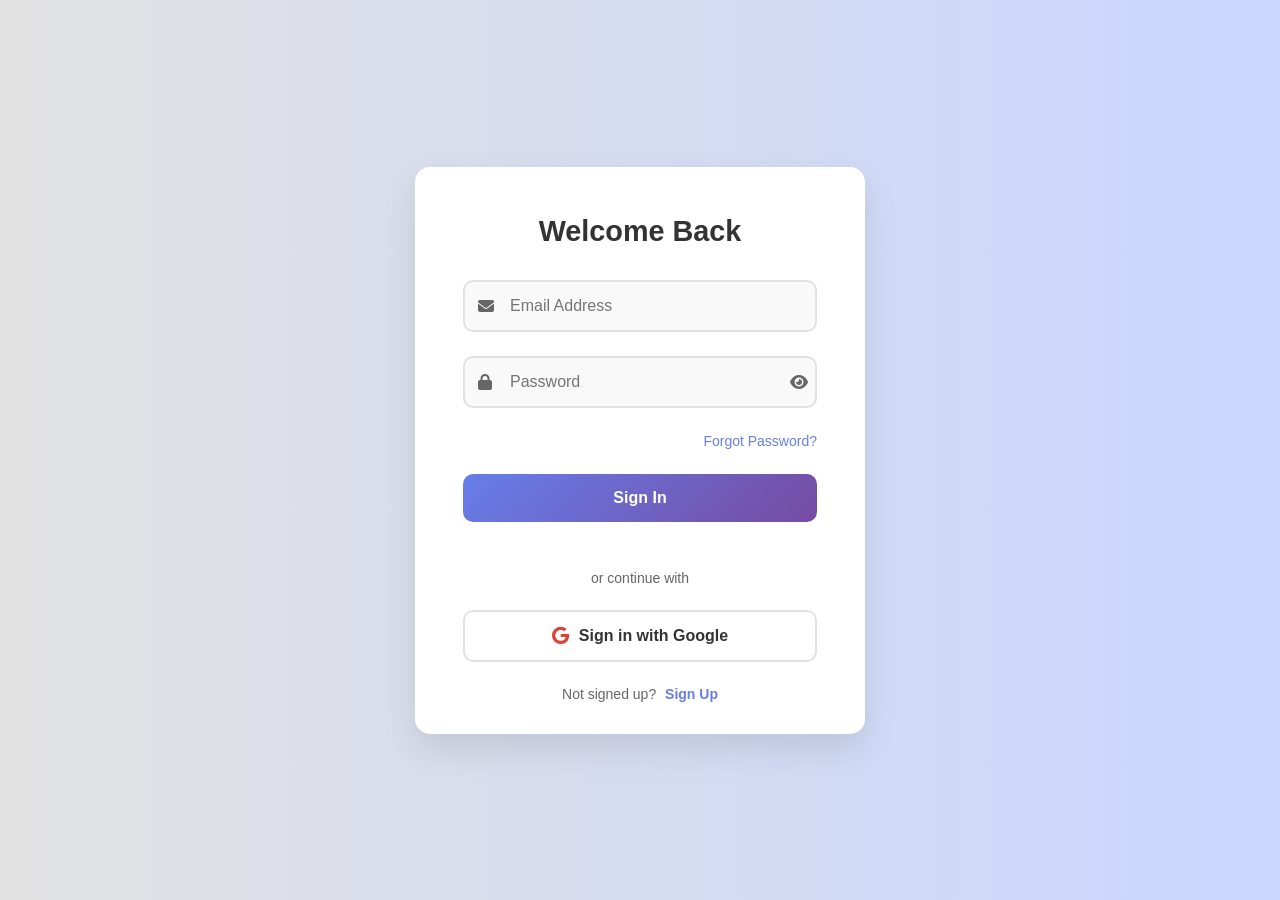
==== index.html @ a0964eda "Add files via upload" ====
<!DOCTYPE html>
<html lang="en">
<head>
    <meta charset="UTF-8">
    <meta name="viewport" content="width=device-width, initial-scale=1.0">
    <title>Register & Login</title>
    <link rel="stylesheet" href="https://cdnjs.cloudflare.com/ajax/libs/font-awesome/6.5.1/css/all.min.css">
    <link rel="stylesheet" href="style.css">
    <link rel="icon" href="data:image/svg+xml,<svg xmlns='http://www.w3.org/2000/svg' viewBox='0 0 100 100'><text y='.9em' font-size='90'>🔍</text></svg>">
</head>
<body>
    <!-- Sign Up Container -->
    <div class="container" id="signup" style="display:none;">
        <h1 class="form-title">Create Account</h1>
        <form method="post" action="">
            <div id="signUpMessage" class="messageDiv" style="display:none;"></div>

            <div class="input-group">
                <i class="fas fa-user"></i>
                <input type="text" id="fName" placeholder="Full Name" required>
            </div>

            <div class="input-group">
                <i class="fas fa-envelope"></i>
                <input type="email" id="rEmail" placeholder="Email Address" required>
            </div>

            <div class="input-group">
                <i class="fas fa-lock"></i>
                <input type="password" id="rPassword" placeholder="Password" required>
                <button type="button" class="password-toggle" onclick="togglePassword('rPassword', this)">
                    <i class="fas fa-eye"></i>
                </button>
            </div>

            <div class="input-group">
                <i class="fas fa-lock"></i>
                <input type="password" id="confirmPassword" placeholder="Confirm Password" required>
                <button type="button" class="password-toggle" onclick="togglePassword('confirmPassword', this)">
                    <i class="fas fa-eye"></i>
                </button>
            </div>

            <div class="checkbox-group">
                <input type="checkbox" id="termsCheckbox" required>
                <label for="termsCheckbox">
                    I agree to the <a href="javascript:void(0)" class="terms-link" onclick="openTermsModal()">Terms and Conditions</a>
                </label>
            </div>

            <button type="submit" class="btn btn-primary" id="submitSignUp">
                Sign Up
            </button>

            <div class="divider">
                <span>or continue with</span>
            </div>

            <button type="button" class="btn btn-google">
                <i class="fab fa-google"></i>
                Sign up with Google
            </button>

            <div class="links">
                <p>Already signed up? 
                    <button class="link-btn" id="signInButton">Sign In</button>
                </p>
            </div>
        </form>
    </div>

    <!-- Sign In Container -->
    <div class="container" id="signIn">
        <h1 class="form-title">Welcome Back</h1>
        <form method="post" action="">
            <div id="signInMessage" class="messageDiv" style="display:none;"></div>

            <div class="input-group">
                <i class="fas fa-envelope"></i>
                <input type="email" id="email" placeholder="Email Address" required>
            </div>

            <div class="input-group">
                <i class="fas fa-lock"></i>
                <input type="password" id="password" placeholder="Password" required>
                <button type="button" class="password-toggle" onclick="togglePassword('password', this)">
                    <i class="fas fa-eye"></i>
                </button>
            </div>

            <div class="forgot-password">
                <a href="#" class="forgot-link">Forgot Password?</a>
            </div>

            <button type="submit" class="btn btn-primary" id="submitSignIn">
                Sign In
            </button>

            <div class="divider">
                <span>or continue with</span>
            </div>

            <button type="button" class="btn btn-google">
                <i class="fab fa-google"></i>
                Sign in with Google
            </button>

            <div class="links">
                <p>Not signed up? 
                    <button class="link-btn" id="signUpButton">Sign Up</button>
                </p>
            </div>
        </form>
    </div>
    <!-- Terms and Conditions Modal -->
<div id="termsModal" class="modal-overlay hidden">
    <div class="modal-container">
        <div class="modal-header">
            <h2>Terms and Conditions</h2>
            <button class="close-btn" onclick="closeTermsModal()">
                <i class="fas fa-times"></i>
            </button>
        </div>
        <div class="modal-content">
            <div class="terms-content">
                <h3>Last updated: September 2025</h3>
                
                <div class="section">
                    <h4>1. Acceptance of Terms</h4>
                    <p>By using the SAL College Lost & Found System, you agree to be bound by these Terms and Conditions.</p>
                </div>

                <div class="section">
                    <h4>2. User Responsibilities</h4>
                    <ul>
                        <li>You must be a current student of SAL College to use this system</li>
                        <li>Provide accurate information when reporting lost or found items</li>
                        <li>Respect the privacy and property of others</li>
                        <li>Use the system only for legitimate lost and found purposes</li>
                    </ul>
                </div>

                <div class="section">
                    <h4>3. Item Reporting</h4>
                    <p>When reporting found items, you must provide accurate descriptions and contact information. For lost items, provide truthful information to help facilitate returns.</p>
                </div>

                <div class="section">
                    <h4>4. Privacy</h4>
                    <p>Your personal information will be used solely for the purpose of facilitating lost and found item returns and will not be shared with third parties.</p>
                </div>

                <div class="section">
                    <h4>5. Prohibited Activities</h4>
                    <ul>
                        <li>False reporting of items</li>
                        <li>Harassment of other users</li>
                        <li>Commercial use of the system</li>
                        <li>Any illegal activities</li>
                    </ul>
                </div>

                <div class="section">
                    <h4>6. Limitation of Liability</h4>
                    <p>SAL College is not responsible for any lost, damaged, or unreturned items. The system serves as a platform to connect finders and owners.</p>
                </div>
            </div>
        </div>
        <div class="modal-footer">
            <button class="agree-btn" onclick="closeTermsModal()">
                I Understand
            </button>
        </div>
    </div>
</div>

    <script src="script.js"></script>
</body>
</html>
---- style.css ----
*{
    margin:0;
    padding:0;
    box-sizing:border-box;
    font-family:"Poppins",sans-serif;
}
body{
    background-color: #c9d6ff;
    background:linear-gradient(to right,#e2e2e2,#c9d6ff);
    min-height: 100vh;
    display: flex;
    align-items: center;
    justify-content: center;
}
.container{
    background:#fff;
    width:450px;
    padding:2rem;
    margin:20px auto;
    border-radius:15px;
    box-shadow:0 15px 35px rgba(0,0,0,0.1);
}
form{
    margin:0 1rem;
}
.form-title{
    font-size:1.8rem;
    font-weight:bold;
    text-align:center;
    padding:1rem;
    margin-bottom:1rem;
    color: #333;
}
.input-group{
    margin-bottom: 1.5rem;
    position:relative;
}
.input-group i:first-child{
    position:absolute;
    left:15px;
    top:50%;
    transform:translateY(-50%);
    color:#666;
    transition:0.3s;
    z-index:2;
}
.input-group input{
    width:100%;
    padding:15px 45px 15px 45px;
    border:2px solid #e1e1e1;
    border-radius:10px;
    font-size:16px;
    background:#f9f9f9;
    transition:0.3s;
    box-sizing:border-box;
}
.input-group input:focus{
    border-color:#667eea;
    background:#fff;
    outline:none;
    box-shadow:0 0 0 3px rgba(102,126,234,0.1);
}
.input-group input:focus + i:first-child{
    color:#667eea;
}
.password-toggle{
    position:absolute;
    right:12px;
    top:50%;
    transform:translateY(-50%);
    background:none;
    border:none;
    color:#666;
    cursor:pointer;
    font-size:16px;
    z-index:2;
    width:30px;
    height:30px;
    display:flex;
    align-items:center;
    justify-content:center;
    border-radius:50%;
    transition:0.3s;
}
.password-toggle:hover{
    color:#666; /* Keep same color, no change */
    background: none; /* Remove background on hover */
}
.checkbox-group{
    display:flex;
    align-items:center;
    margin-bottom:1.5rem;
    gap:10px;
}
.checkbox-group input[type="checkbox"]{
    width:18px;
    height:18px;
    accent-color:#667eea;
}
.checkbox-group label{
    font-size:14px;
    color:#555;
    cursor:pointer;
}
.terms-link{
    color:#667eea;
    text-decoration:none;
    font-weight:500;
}
.terms-link:hover{
    text-decoration:underline;
}
.btn{
    width:100%;
    padding:15px;
    border:none;
    border-radius:10px;
    font-size:16px;
    font-weight:600;
    cursor:pointer;
    transition:0.3s;
    margin-bottom:1.5rem;
}
.btn-primary{
    background:linear-gradient(135deg,#667eea,#764ba2);
    color:white;
}
.btn-primary:hover{
    background:linear-gradient(135deg,#764ba2,#667eea);
    transform:translateY(-2px);
    box-shadow:0 5px 15px rgba(102,126,234,0.4);
}
.btn-google{
    background:#fff;
    color:#333;
    border:2px solid #e1e1e1;
    display:flex;
    align-items:center;
    justify-content:center;
    gap:10px;
}
.btn-google:hover{
    border-color:#667eea;
    background:#f8f9ff;
    transform:translateY(-2px);
}
.btn-google i{
    color:#db4437;
    font-size:18px;
}
.divider{
    text-align:center;
    margin:1.5rem 0;
    color:#666;
    font-size:14px;
}
.divider span{
    padding:0 15px;
}
.links{
    text-align:center;
    margin-top:1rem;
}
.links p{
    color:#666;
    font-size:14px;
}
.link-btn{
    background:none;
    border:none;
    color:#667eea;
    font-weight:600;
    cursor:pointer;
    font-size:14px;
    margin-left:5px;
}
.link-btn:hover{
    text-decoration:underline;
}
.forgot-password{
    text-align:right;
    margin-bottom:1.5rem;
}
.forgot-link{
    color:#667eea;
    text-decoration:none;
    font-size:14px;
    font-weight:500;
}
.forgot-link:hover{
    text-decoration:underline;
}
.messageDiv{
    background:linear-gradient(135deg,#667eea,#764ba2);
    color:white;
    padding:12px 20px;
    margin:10px 0;
    border-radius:8px;
    font-size:14px;
    text-align:center;
    opacity:0;
    animation:fadeOut 7s forwards;
}
@keyframes fadeOut {
    0% { opacity: 1; }
    70% { opacity: 1; }
    100% { opacity: 0; }
}
.slide-up-from-bottom {
    animation: slideUpFromBottom 0.8s ease-out;
}
@keyframes slideUpFromBottom {
    from { 
        opacity: 0; 
        transform: translateY(50px); 
    }
    to { 
        opacity: 1; 
        transform: translateY(0); 
    }
}
/* Terms and Conditions Modal Styles */
.modal-overlay {
    position: fixed;
    top: 0;
    left: 0;
    width: 100%;
    height: 100%;
    background: rgba(0, 0, 0, 0.6);
    backdrop-filter: blur(8px);
    display: flex;
    align-items: center;
    justify-content: center;
    z-index: 1000;
    animation: fadeIn 0.3s ease-out;
}

.modal-container {
    background: white;
    border-radius: 20px;
    width: 90%;
    max-width: 600px;
    max-height: 80vh;
    overflow: hidden;
    box-shadow: 
        0 25px 50px -12px rgba(0, 0, 0, 0.25),
        0 0 0 1px rgba(255, 255, 255, 0.1),
        0 10px 30px -5px rgba(0, 0, 0, 0.3);
    transform: perspective(1000px) rotateX(5deg) translateY(0);
    transition: all 0.4s cubic-bezier(0.175, 0.885, 0.32, 1.275);
    animation: modalSlideIn 0.4s ease-out;
}

.modal-container:hover {
    transform: perspective(1000px) rotateX(0deg) translateY(-5px);
    box-shadow: 
        0 35px 60px -12px rgba(0, 0, 0, 0.35),
        0 0 0 1px rgba(255, 255, 255, 0.15),
        0 15px 40px -5px rgba(0, 0, 0, 0.4);
}

.modal-header {
    background: linear-gradient(135deg, #667eea, #764ba2);
    color: white;
    padding: 1.5rem 2rem;
    display: flex;
    justify-content: space-between;
    align-items: center;
}

.modal-header h2 {
    margin: 0;
    font-size: 1.5rem;
    font-weight: 600;
}

.close-btn {
    background: rgba(255, 255, 255, 0.2);
    border: none;
    color: white;
    width: 40px;
    height: 40px;
    border-radius: 50%;
    display: flex;
    align-items: center;
    justify-content: center;
    cursor: pointer;
    transition: all 0.3s ease;
    font-size: 1.2rem;
}

.close-btn:hover {
    background: rgba(255, 255, 255, 0.3);
    transform: rotate(90deg);
}

.modal-content {
    padding: 2rem;
    max-height: 50vh;
    overflow-y: auto;
}

.terms-content {
    color: #4a5568;
}

.terms-content h3 {
    color: #667eea;
    margin-bottom: 1.5rem;
    font-size: 1rem;
    font-weight: 500;
}

.section {
    margin-bottom: 1.5rem;
}

.section h4 {
    color: #2d3748;
    margin-bottom: 0.5rem;
    font-size: 1.1rem;
    font-weight: 600;
}

.section p {
    line-height: 1.6;
    margin-bottom: 0.5rem;
}

.section ul {
    list-style-type: disc;
    margin-left: 1.5rem;
    line-height: 1.6;
}

.section li {
    margin-bottom: 0.3rem;
}

.modal-footer {
    padding: 1.5rem 2rem;
    background: #f7fafc;
    border-top: 1px solid #e2e8f0;
    text-align: center;
}

.agree-btn {
    background: linear-gradient(135deg, #667eea, #764ba2);
    color: white;
    border: none;
    padding: 12px 30px;
    border-radius: 10px;
    font-size: 1rem;
    font-weight: 600;
    cursor: pointer;
    transition: all 0.3s ease;
    box-shadow: 0 4px 15px rgba(102, 126, 234, 0.3);
}

.agree-btn:hover {
    transform: translateY(-2px);
    box-shadow: 0 6px 20px rgba(102, 126, 234, 0.4);
}

/* Animations */
@keyframes modalSlideIn {
    from {
        opacity: 0;
        transform: perspective(1000px) rotateX(10deg) translateY(50px);
    }
    to {
        opacity: 1;
        transform: perspective(1000px) rotateX(5deg) translateY(0);
    }
}

@keyframes fadeIn {
    from { opacity: 0; }
    to { opacity: 1; }
}

.hidden {
    display: none !important;
}
.image-preview {
    max-height: 200px;
    object-fit: cover;
}

.upload-area {
    transition: all 0.3s ease;
}

.upload-area:hover {
    border-color: #3b82f6;
}
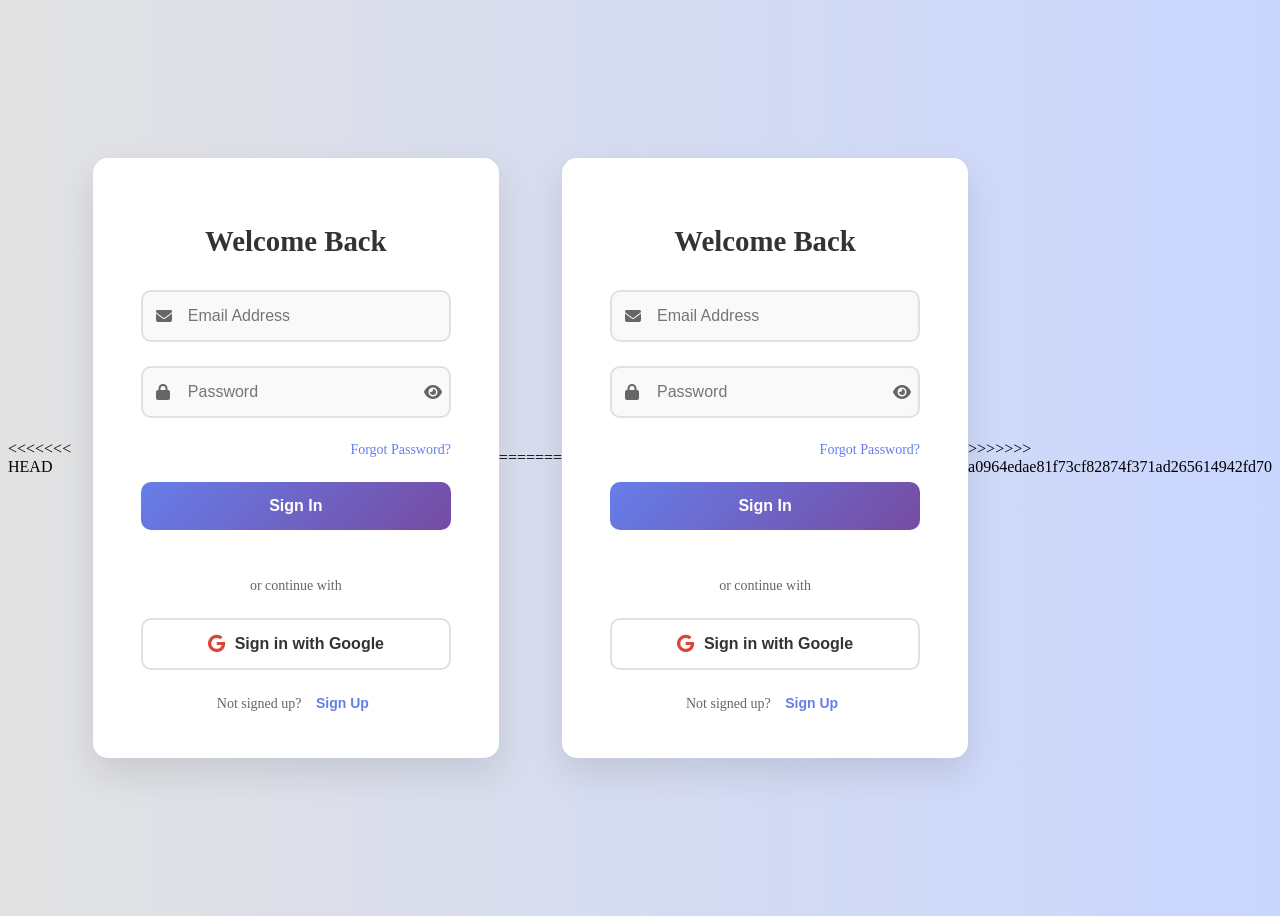
==== commit e6f46e20: "Merged local project with remote repo" ====
--- a/index.html
+++ b/index.html
@@ -1,179 +1,360 @@
-<!DOCTYPE html>
-<html lang="en">
-<head>
-    <meta charset="UTF-8">
-    <meta name="viewport" content="width=device-width, initial-scale=1.0">
-    <title>Register & Login</title>
-    <link rel="stylesheet" href="https://cdnjs.cloudflare.com/ajax/libs/font-awesome/6.5.1/css/all.min.css">
-    <link rel="stylesheet" href="style.css">
-    <link rel="icon" href="data:image/svg+xml,<svg xmlns='http://www.w3.org/2000/svg' viewBox='0 0 100 100'><text y='.9em' font-size='90'>🔍</text></svg>">
-</head>
-<body>
-    <!-- Sign Up Container -->
-    <div class="container" id="signup" style="display:none;">
-        <h1 class="form-title">Create Account</h1>
-        <form method="post" action="">
-            <div id="signUpMessage" class="messageDiv" style="display:none;"></div>
-
-            <div class="input-group">
-                <i class="fas fa-user"></i>
-                <input type="text" id="fName" placeholder="Full Name" required>
-            </div>
-
-            <div class="input-group">
-                <i class="fas fa-envelope"></i>
-                <input type="email" id="rEmail" placeholder="Email Address" required>
-            </div>
-
-            <div class="input-group">
-                <i class="fas fa-lock"></i>
-                <input type="password" id="rPassword" placeholder="Password" required>
-                <button type="button" class="password-toggle" onclick="togglePassword('rPassword', this)">
-                    <i class="fas fa-eye"></i>
-                </button>
-            </div>
-
-            <div class="input-group">
-                <i class="fas fa-lock"></i>
-                <input type="password" id="confirmPassword" placeholder="Confirm Password" required>
-                <button type="button" class="password-toggle" onclick="togglePassword('confirmPassword', this)">
-                    <i class="fas fa-eye"></i>
-                </button>
-            </div>
-
-            <div class="checkbox-group">
-                <input type="checkbox" id="termsCheckbox" required>
-                <label for="termsCheckbox">
-                    I agree to the <a href="javascript:void(0)" class="terms-link" onclick="openTermsModal()">Terms and Conditions</a>
-                </label>
-            </div>
-
-            <button type="submit" class="btn btn-primary" id="submitSignUp">
-                Sign Up
-            </button>
-
-            <div class="divider">
-                <span>or continue with</span>
-            </div>
-
-            <button type="button" class="btn btn-google">
-                <i class="fab fa-google"></i>
-                Sign up with Google
-            </button>
-
-            <div class="links">
-                <p>Already signed up? 
-                    <button class="link-btn" id="signInButton">Sign In</button>
-                </p>
-            </div>
-        </form>
-    </div>
-
-    <!-- Sign In Container -->
-    <div class="container" id="signIn">
-        <h1 class="form-title">Welcome Back</h1>
-        <form method="post" action="">
-            <div id="signInMessage" class="messageDiv" style="display:none;"></div>
-
-            <div class="input-group">
-                <i class="fas fa-envelope"></i>
-                <input type="email" id="email" placeholder="Email Address" required>
-            </div>
-
-            <div class="input-group">
-                <i class="fas fa-lock"></i>
-                <input type="password" id="password" placeholder="Password" required>
-                <button type="button" class="password-toggle" onclick="togglePassword('password', this)">
-                    <i class="fas fa-eye"></i>
-                </button>
-            </div>
-
-            <div class="forgot-password">
-                <a href="#" class="forgot-link">Forgot Password?</a>
-            </div>
-
-            <button type="submit" class="btn btn-primary" id="submitSignIn">
-                Sign In
-            </button>
-
-            <div class="divider">
-                <span>or continue with</span>
-            </div>
-
-            <button type="button" class="btn btn-google">
-                <i class="fab fa-google"></i>
-                Sign in with Google
-            </button>
-
-            <div class="links">
-                <p>Not signed up? 
-                    <button class="link-btn" id="signUpButton">Sign Up</button>
-                </p>
-            </div>
-        </form>
-    </div>
-    <!-- Terms and Conditions Modal -->
-<div id="termsModal" class="modal-overlay hidden">
-    <div class="modal-container">
-        <div class="modal-header">
-            <h2>Terms and Conditions</h2>
-            <button class="close-btn" onclick="closeTermsModal()">
-                <i class="fas fa-times"></i>
-            </button>
-        </div>
-        <div class="modal-content">
-            <div class="terms-content">
-                <h3>Last updated: September 2025</h3>
-                
-                <div class="section">
-                    <h4>1. Acceptance of Terms</h4>
-                    <p>By using the SAL College Lost & Found System, you agree to be bound by these Terms and Conditions.</p>
-                </div>
-
-                <div class="section">
-                    <h4>2. User Responsibilities</h4>
-                    <ul>
-                        <li>You must be a current student of SAL College to use this system</li>
-                        <li>Provide accurate information when reporting lost or found items</li>
-                        <li>Respect the privacy and property of others</li>
-                        <li>Use the system only for legitimate lost and found purposes</li>
-                    </ul>
-                </div>
-
-                <div class="section">
-                    <h4>3. Item Reporting</h4>
-                    <p>When reporting found items, you must provide accurate descriptions and contact information. For lost items, provide truthful information to help facilitate returns.</p>
-                </div>
-
-                <div class="section">
-                    <h4>4. Privacy</h4>
-                    <p>Your personal information will be used solely for the purpose of facilitating lost and found item returns and will not be shared with third parties.</p>
-                </div>
-
-                <div class="section">
-                    <h4>5. Prohibited Activities</h4>
-                    <ul>
-                        <li>False reporting of items</li>
-                        <li>Harassment of other users</li>
-                        <li>Commercial use of the system</li>
-                        <li>Any illegal activities</li>
-                    </ul>
-                </div>
-
-                <div class="section">
-                    <h4>6. Limitation of Liability</h4>
-                    <p>SAL College is not responsible for any lost, damaged, or unreturned items. The system serves as a platform to connect finders and owners.</p>
-                </div>
-            </div>
-        </div>
-        <div class="modal-footer">
-            <button class="agree-btn" onclick="closeTermsModal()">
-                I Understand
-            </button>
-        </div>
-    </div>
-</div>
-
-    <script src="script.js"></script>
-</body>
+<<<<<<< HEAD
+<!DOCTYPE html>
+<html lang="en">
+<head>
+    <meta charset="UTF-8">
+    <meta name="viewport" content="width=device-width, initial-scale=1.0">
+    <title>Register & Login</title>
+    <link rel="stylesheet" href="https://cdnjs.cloudflare.com/ajax/libs/font-awesome/6.5.1/css/all.min.css">
+    <link rel="stylesheet" href="style.css">
+    <link rel="icon" href="data:image/svg+xml,<svg xmlns='http://www.w3.org/2000/svg' viewBox='0 0 100 100'><text y='.9em' font-size='90'>🔍</text></svg>">
+</head>
+<body>
+    <!-- Sign Up Container -->
+    <div class="container" id="signup" style="display:none;">
+        <h1 class="form-title">Create Account</h1>
+        <form method="post" action="">
+            <div id="signUpMessage" class="messageDiv" style="display:none;"></div>
+
+            <div class="input-group">
+                <i class="fas fa-user"></i>
+                <input type="text" id="fName" placeholder="Full Name" required>
+            </div>
+
+            <div class="input-group">
+                <i class="fas fa-envelope"></i>
+                <input type="email" id="rEmail" placeholder="Email Address" required>
+            </div>
+
+            <div class="input-group">
+                <i class="fas fa-lock"></i>
+                <input type="password" id="rPassword" placeholder="Password" required>
+                <button type="button" class="password-toggle" onclick="togglePassword('rPassword', this)">
+                    <i class="fas fa-eye"></i>
+                </button>
+            </div>
+
+            <div class="input-group">
+                <i class="fas fa-lock"></i>
+                <input type="password" id="confirmPassword" placeholder="Confirm Password" required>
+                <button type="button" class="password-toggle" onclick="togglePassword('confirmPassword', this)">
+                    <i class="fas fa-eye"></i>
+                </button>
+            </div>
+
+            <div class="checkbox-group">
+                <input type="checkbox" id="termsCheckbox" required>
+                <label for="termsCheckbox">
+                    I agree to the <a href="javascript:void(0)" class="terms-link" onclick="openTermsModal()">Terms and Conditions</a>
+                </label>
+            </div>
+
+            <button type="submit" class="btn btn-primary" id="submitSignUp">
+                Sign Up
+            </button>
+
+            <div class="divider">
+                <span>or continue with</span>
+            </div>
+
+            <button type="button" class="btn btn-google">
+                <i class="fab fa-google"></i>
+                Sign up with Google
+            </button>
+
+            <div class="links">
+                <p>Already signed up? 
+                    <button class="link-btn" id="signInButton">Sign In</button>
+                </p>
+            </div>
+        </form>
+    </div>
+
+    <!-- Sign In Container -->
+    <div class="container" id="signIn">
+        <h1 class="form-title">Welcome Back</h1>
+        <form method="post" action="">
+            <div id="signInMessage" class="messageDiv" style="display:none;"></div>
+
+            <div class="input-group">
+                <i class="fas fa-envelope"></i>
+                <input type="email" id="email" placeholder="Email Address" required>
+            </div>
+
+            <div class="input-group">
+                <i class="fas fa-lock"></i>
+                <input type="password" id="password" placeholder="Password" required>
+                <button type="button" class="password-toggle" onclick="togglePassword('password', this)">
+                    <i class="fas fa-eye"></i>
+                </button>
+            </div>
+
+            <div class="forgot-password">
+                <a href="#" class="forgot-link">Forgot Password?</a>
+            </div>
+
+            <button type="submit" class="btn btn-primary" id="submitSignIn">
+                Sign In
+            </button>
+
+            <div class="divider">
+                <span>or continue with</span>
+            </div>
+
+            <button type="button" class="btn btn-google">
+                <i class="fab fa-google"></i>
+                Sign in with Google
+            </button>
+
+            <div class="links">
+                <p>Not signed up? 
+                    <button class="link-btn" id="signUpButton">Sign Up</button>
+                </p>
+            </div>
+        </form>
+    </div>
+    <!-- Terms and Conditions Modal -->
+<div id="termsModal" class="modal-overlay hidden">
+    <div class="modal-container">
+        <div class="modal-header">
+            <h2>Terms and Conditions</h2>
+            <button class="close-btn" onclick="closeTermsModal()">
+                <i class="fas fa-times"></i>
+            </button>
+        </div>
+        <div class="modal-content">
+            <div class="terms-content">
+                <h3>Last updated: September 2025</h3>
+                
+                <div class="section">
+                    <h4>1. Acceptance of Terms</h4>
+                    <p>By using the SAL College Lost & Found System, you agree to be bound by these Terms and Conditions.</p>
+                </div>
+
+                <div class="section">
+                    <h4>2. User Responsibilities</h4>
+                    <ul>
+                        <li>You must be a current student of SAL College to use this system</li>
+                        <li>Provide accurate information when reporting lost or found items</li>
+                        <li>Respect the privacy and property of others</li>
+                        <li>Use the system only for legitimate lost and found purposes</li>
+                    </ul>
+                </div>
+
+                <div class="section">
+                    <h4>3. Item Reporting</h4>
+                    <p>When reporting found items, you must provide accurate descriptions and contact information. For lost items, provide truthful information to help facilitate returns.</p>
+                </div>
+
+                <div class="section">
+                    <h4>4. Privacy</h4>
+                    <p>Your personal information will be used solely for the purpose of facilitating lost and found item returns and will not be shared with third parties.</p>
+                </div>
+
+                <div class="section">
+                    <h4>5. Prohibited Activities</h4>
+                    <ul>
+                        <li>False reporting of items</li>
+                        <li>Harassment of other users</li>
+                        <li>Commercial use of the system</li>
+                        <li>Any illegal activities</li>
+                    </ul>
+                </div>
+
+                <div class="section">
+                    <h4>6. Limitation of Liability</h4>
+                    <p>SAL College is not responsible for any lost, damaged, or unreturned items. The system serves as a platform to connect finders and owners.</p>
+                </div>
+            </div>
+        </div>
+        <div class="modal-footer">
+            <button class="agree-btn" onclick="closeTermsModal()">
+                I Understand
+            </button>
+        </div>
+    </div>
+</div>
+
+    <script src="script.js"></script>
+</body>
+=======
+<!DOCTYPE html>
+<html lang="en">
+<head>
+    <meta charset="UTF-8">
+    <meta name="viewport" content="width=device-width, initial-scale=1.0">
+    <title>Register & Login</title>
+    <link rel="stylesheet" href="https://cdnjs.cloudflare.com/ajax/libs/font-awesome/6.5.1/css/all.min.css">
+    <link rel="stylesheet" href="style.css">
+    <link rel="icon" href="data:image/svg+xml,<svg xmlns='http://www.w3.org/2000/svg' viewBox='0 0 100 100'><text y='.9em' font-size='90'>🔍</text></svg>">
+</head>
+<body>
+    <!-- Sign Up Container -->
+    <div class="container" id="signup" style="display:none;">
+        <h1 class="form-title">Create Account</h1>
+        <form method="post" action="">
+            <div id="signUpMessage" class="messageDiv" style="display:none;"></div>
+
+            <div class="input-group">
+                <i class="fas fa-user"></i>
+                <input type="text" id="fName" placeholder="Full Name" required>
+            </div>
+
+            <div class="input-group">
+                <i class="fas fa-envelope"></i>
+                <input type="email" id="rEmail" placeholder="Email Address" required>
+            </div>
+
+            <div class="input-group">
+                <i class="fas fa-lock"></i>
+                <input type="password" id="rPassword" placeholder="Password" required>
+                <button type="button" class="password-toggle" onclick="togglePassword('rPassword', this)">
+                    <i class="fas fa-eye"></i>
+                </button>
+            </div>
+
+            <div class="input-group">
+                <i class="fas fa-lock"></i>
+                <input type="password" id="confirmPassword" placeholder="Confirm Password" required>
+                <button type="button" class="password-toggle" onclick="togglePassword('confirmPassword', this)">
+                    <i class="fas fa-eye"></i>
+                </button>
+            </div>
+
+            <div class="checkbox-group">
+                <input type="checkbox" id="termsCheckbox" required>
+                <label for="termsCheckbox">
+                    I agree to the <a href="javascript:void(0)" class="terms-link" onclick="openTermsModal()">Terms and Conditions</a>
+                </label>
+            </div>
+
+            <button type="submit" class="btn btn-primary" id="submitSignUp">
+                Sign Up
+            </button>
+
+            <div class="divider">
+                <span>or continue with</span>
+            </div>
+
+            <button type="button" class="btn btn-google">
+                <i class="fab fa-google"></i>
+                Sign up with Google
+            </button>
+
+            <div class="links">
+                <p>Already signed up? 
+                    <button class="link-btn" id="signInButton">Sign In</button>
+                </p>
+            </div>
+        </form>
+    </div>
+
+    <!-- Sign In Container -->
+    <div class="container" id="signIn">
+        <h1 class="form-title">Welcome Back</h1>
+        <form method="post" action="">
+            <div id="signInMessage" class="messageDiv" style="display:none;"></div>
+
+            <div class="input-group">
+                <i class="fas fa-envelope"></i>
+                <input type="email" id="email" placeholder="Email Address" required>
+            </div>
+
+            <div class="input-group">
+                <i class="fas fa-lock"></i>
+                <input type="password" id="password" placeholder="Password" required>
+                <button type="button" class="password-toggle" onclick="togglePassword('password', this)">
+                    <i class="fas fa-eye"></i>
+                </button>
+            </div>
+
+            <div class="forgot-password">
+                <a href="#" class="forgot-link">Forgot Password?</a>
+            </div>
+
+            <button type="submit" class="btn btn-primary" id="submitSignIn">
+                Sign In
+            </button>
+
+            <div class="divider">
+                <span>or continue with</span>
+            </div>
+
+            <button type="button" class="btn btn-google">
+                <i class="fab fa-google"></i>
+                Sign in with Google
+            </button>
+
+            <div class="links">
+                <p>Not signed up? 
+                    <button class="link-btn" id="signUpButton">Sign Up</button>
+                </p>
+            </div>
+        </form>
+    </div>
+    <!-- Terms and Conditions Modal -->
+<div id="termsModal" class="modal-overlay hidden">
+    <div class="modal-container">
+        <div class="modal-header">
+            <h2>Terms and Conditions</h2>
+            <button class="close-btn" onclick="closeTermsModal()">
+                <i class="fas fa-times"></i>
+            </button>
+        </div>
+        <div class="modal-content">
+            <div class="terms-content">
+                <h3>Last updated: September 2025</h3>
+                
+                <div class="section">
+                    <h4>1. Acceptance of Terms</h4>
+                    <p>By using the SAL College Lost & Found System, you agree to be bound by these Terms and Conditions.</p>
+                </div>
+
+                <div class="section">
+                    <h4>2. User Responsibilities</h4>
+                    <ul>
+                        <li>You must be a current student of SAL College to use this system</li>
+                        <li>Provide accurate information when reporting lost or found items</li>
+                        <li>Respect the privacy and property of others</li>
+                        <li>Use the system only for legitimate lost and found purposes</li>
+                    </ul>
+                </div>
+
+                <div class="section">
+                    <h4>3. Item Reporting</h4>
+                    <p>When reporting found items, you must provide accurate descriptions and contact information. For lost items, provide truthful information to help facilitate returns.</p>
+                </div>
+
+                <div class="section">
+                    <h4>4. Privacy</h4>
+                    <p>Your personal information will be used solely for the purpose of facilitating lost and found item returns and will not be shared with third parties.</p>
+                </div>
+
+                <div class="section">
+                    <h4>5. Prohibited Activities</h4>
+                    <ul>
+                        <li>False reporting of items</li>
+                        <li>Harassment of other users</li>
+                        <li>Commercial use of the system</li>
+                        <li>Any illegal activities</li>
+                    </ul>
+                </div>
+
+                <div class="section">
+                    <h4>6. Limitation of Liability</h4>
+                    <p>SAL College is not responsible for any lost, damaged, or unreturned items. The system serves as a platform to connect finders and owners.</p>
+                </div>
+            </div>
+        </div>
+        <div class="modal-footer">
+            <button class="agree-btn" onclick="closeTermsModal()">
+                I Understand
+            </button>
+        </div>
+    </div>
+</div>
+
+    <script src="script.js"></script>
+</body>
+>>>>>>> a0964edae81f73cf82874f371ad265614942fd70
 </html>
--- a/style.css
+++ b/style.css
@@ -1,396 +1,794 @@
-*{
-    margin:0;
-    padding:0;
-    box-sizing:border-box;
-    font-family:"Poppins",sans-serif;
-}
-body{
-    background-color: #c9d6ff;
-    background:linear-gradient(to right,#e2e2e2,#c9d6ff);
-    min-height: 100vh;
-    display: flex;
-    align-items: center;
-    justify-content: center;
-}
-.container{
-    background:#fff;
-    width:450px;
-    padding:2rem;
-    margin:20px auto;
-    border-radius:15px;
-    box-shadow:0 15px 35px rgba(0,0,0,0.1);
-}
-form{
-    margin:0 1rem;
-}
-.form-title{
-    font-size:1.8rem;
-    font-weight:bold;
-    text-align:center;
-    padding:1rem;
-    margin-bottom:1rem;
-    color: #333;
-}
-.input-group{
-    margin-bottom: 1.5rem;
-    position:relative;
-}
-.input-group i:first-child{
-    position:absolute;
-    left:15px;
-    top:50%;
-    transform:translateY(-50%);
-    color:#666;
-    transition:0.3s;
-    z-index:2;
-}
-.input-group input{
-    width:100%;
-    padding:15px 45px 15px 45px;
-    border:2px solid #e1e1e1;
-    border-radius:10px;
-    font-size:16px;
-    background:#f9f9f9;
-    transition:0.3s;
-    box-sizing:border-box;
-}
-.input-group input:focus{
-    border-color:#667eea;
-    background:#fff;
-    outline:none;
-    box-shadow:0 0 0 3px rgba(102,126,234,0.1);
-}
-.input-group input:focus + i:first-child{
-    color:#667eea;
-}
-.password-toggle{
-    position:absolute;
-    right:12px;
-    top:50%;
-    transform:translateY(-50%);
-    background:none;
-    border:none;
-    color:#666;
-    cursor:pointer;
-    font-size:16px;
-    z-index:2;
-    width:30px;
-    height:30px;
-    display:flex;
-    align-items:center;
-    justify-content:center;
-    border-radius:50%;
-    transition:0.3s;
-}
-.password-toggle:hover{
-    color:#666; /* Keep same color, no change */
-    background: none; /* Remove background on hover */
-}
-.checkbox-group{
-    display:flex;
-    align-items:center;
-    margin-bottom:1.5rem;
-    gap:10px;
-}
-.checkbox-group input[type="checkbox"]{
-    width:18px;
-    height:18px;
-    accent-color:#667eea;
-}
-.checkbox-group label{
-    font-size:14px;
-    color:#555;
-    cursor:pointer;
-}
-.terms-link{
-    color:#667eea;
-    text-decoration:none;
-    font-weight:500;
-}
-.terms-link:hover{
-    text-decoration:underline;
-}
-.btn{
-    width:100%;
-    padding:15px;
-    border:none;
-    border-radius:10px;
-    font-size:16px;
-    font-weight:600;
-    cursor:pointer;
-    transition:0.3s;
-    margin-bottom:1.5rem;
-}
-.btn-primary{
-    background:linear-gradient(135deg,#667eea,#764ba2);
-    color:white;
-}
-.btn-primary:hover{
-    background:linear-gradient(135deg,#764ba2,#667eea);
-    transform:translateY(-2px);
-    box-shadow:0 5px 15px rgba(102,126,234,0.4);
-}
-.btn-google{
-    background:#fff;
-    color:#333;
-    border:2px solid #e1e1e1;
-    display:flex;
-    align-items:center;
-    justify-content:center;
-    gap:10px;
-}
-.btn-google:hover{
-    border-color:#667eea;
-    background:#f8f9ff;
-    transform:translateY(-2px);
-}
-.btn-google i{
-    color:#db4437;
-    font-size:18px;
-}
-.divider{
-    text-align:center;
-    margin:1.5rem 0;
-    color:#666;
-    font-size:14px;
-}
-.divider span{
-    padding:0 15px;
-}
-.links{
-    text-align:center;
-    margin-top:1rem;
-}
-.links p{
-    color:#666;
-    font-size:14px;
-}
-.link-btn{
-    background:none;
-    border:none;
-    color:#667eea;
-    font-weight:600;
-    cursor:pointer;
-    font-size:14px;
-    margin-left:5px;
-}
-.link-btn:hover{
-    text-decoration:underline;
-}
-.forgot-password{
-    text-align:right;
-    margin-bottom:1.5rem;
-}
-.forgot-link{
-    color:#667eea;
-    text-decoration:none;
-    font-size:14px;
-    font-weight:500;
-}
-.forgot-link:hover{
-    text-decoration:underline;
-}
-.messageDiv{
-    background:linear-gradient(135deg,#667eea,#764ba2);
-    color:white;
-    padding:12px 20px;
-    margin:10px 0;
-    border-radius:8px;
-    font-size:14px;
-    text-align:center;
-    opacity:0;
-    animation:fadeOut 7s forwards;
-}
-@keyframes fadeOut {
-    0% { opacity: 1; }
-    70% { opacity: 1; }
-    100% { opacity: 0; }
-}
-.slide-up-from-bottom {
-    animation: slideUpFromBottom 0.8s ease-out;
-}
-@keyframes slideUpFromBottom {
-    from { 
-        opacity: 0; 
-        transform: translateY(50px); 
-    }
-    to { 
-        opacity: 1; 
-        transform: translateY(0); 
-    }
-}
-/* Terms and Conditions Modal Styles */
-.modal-overlay {
-    position: fixed;
-    top: 0;
-    left: 0;
-    width: 100%;
-    height: 100%;
-    background: rgba(0, 0, 0, 0.6);
-    backdrop-filter: blur(8px);
-    display: flex;
-    align-items: center;
-    justify-content: center;
-    z-index: 1000;
-    animation: fadeIn 0.3s ease-out;
-}
-
-.modal-container {
-    background: white;
-    border-radius: 20px;
-    width: 90%;
-    max-width: 600px;
-    max-height: 80vh;
-    overflow: hidden;
-    box-shadow: 
-        0 25px 50px -12px rgba(0, 0, 0, 0.25),
-        0 0 0 1px rgba(255, 255, 255, 0.1),
-        0 10px 30px -5px rgba(0, 0, 0, 0.3);
-    transform: perspective(1000px) rotateX(5deg) translateY(0);
-    transition: all 0.4s cubic-bezier(0.175, 0.885, 0.32, 1.275);
-    animation: modalSlideIn 0.4s ease-out;
-}
-
-.modal-container:hover {
-    transform: perspective(1000px) rotateX(0deg) translateY(-5px);
-    box-shadow: 
-        0 35px 60px -12px rgba(0, 0, 0, 0.35),
-        0 0 0 1px rgba(255, 255, 255, 0.15),
-        0 15px 40px -5px rgba(0, 0, 0, 0.4);
-}
-
-.modal-header {
-    background: linear-gradient(135deg, #667eea, #764ba2);
-    color: white;
-    padding: 1.5rem 2rem;
-    display: flex;
-    justify-content: space-between;
-    align-items: center;
-}
-
-.modal-header h2 {
-    margin: 0;
-    font-size: 1.5rem;
-    font-weight: 600;
-}
-
-.close-btn {
-    background: rgba(255, 255, 255, 0.2);
-    border: none;
-    color: white;
-    width: 40px;
-    height: 40px;
-    border-radius: 50%;
-    display: flex;
-    align-items: center;
-    justify-content: center;
-    cursor: pointer;
-    transition: all 0.3s ease;
-    font-size: 1.2rem;
-}
-
-.close-btn:hover {
-    background: rgba(255, 255, 255, 0.3);
-    transform: rotate(90deg);
-}
-
-.modal-content {
-    padding: 2rem;
-    max-height: 50vh;
-    overflow-y: auto;
-}
-
-.terms-content {
-    color: #4a5568;
-}
-
-.terms-content h3 {
-    color: #667eea;
-    margin-bottom: 1.5rem;
-    font-size: 1rem;
-    font-weight: 500;
-}
-
-.section {
-    margin-bottom: 1.5rem;
-}
-
-.section h4 {
-    color: #2d3748;
-    margin-bottom: 0.5rem;
-    font-size: 1.1rem;
-    font-weight: 600;
-}
-
-.section p {
-    line-height: 1.6;
-    margin-bottom: 0.5rem;
-}
-
-.section ul {
-    list-style-type: disc;
-    margin-left: 1.5rem;
-    line-height: 1.6;
-}
-
-.section li {
-    margin-bottom: 0.3rem;
-}
-
-.modal-footer {
-    padding: 1.5rem 2rem;
-    background: #f7fafc;
-    border-top: 1px solid #e2e8f0;
-    text-align: center;
-}
-
-.agree-btn {
-    background: linear-gradient(135deg, #667eea, #764ba2);
-    color: white;
-    border: none;
-    padding: 12px 30px;
-    border-radius: 10px;
-    font-size: 1rem;
-    font-weight: 600;
-    cursor: pointer;
-    transition: all 0.3s ease;
-    box-shadow: 0 4px 15px rgba(102, 126, 234, 0.3);
-}
-
-.agree-btn:hover {
-    transform: translateY(-2px);
-    box-shadow: 0 6px 20px rgba(102, 126, 234, 0.4);
-}
-
-/* Animations */
-@keyframes modalSlideIn {
-    from {
-        opacity: 0;
-        transform: perspective(1000px) rotateX(10deg) translateY(50px);
-    }
-    to {
-        opacity: 1;
-        transform: perspective(1000px) rotateX(5deg) translateY(0);
-    }
-}
-
-@keyframes fadeIn {
-    from { opacity: 0; }
-    to { opacity: 1; }
-}
-
-.hidden {
-    display: none !important;
-}
-.image-preview {
-    max-height: 200px;
-    object-fit: cover;
-}
-
-.upload-area {
-    transition: all 0.3s ease;
-}
-
-.upload-area:hover {
-    border-color: #3b82f6;
+<<<<<<< HEAD
+*{
+    margin:0;
+    padding:0;
+    box-sizing:border-box;
+    font-family:"Poppins",sans-serif;
+}
+body{
+    background-color: #c9d6ff;
+    background:linear-gradient(to right,#e2e2e2,#c9d6ff);
+    min-height: 100vh;
+    display: flex;
+    align-items: center;
+    justify-content: center;
+}
+.container{
+    background:#fff;
+    width:450px;
+    padding:2rem;
+    margin:20px auto;
+    border-radius:15px;
+    box-shadow:0 15px 35px rgba(0,0,0,0.1);
+}
+form{
+    margin:0 1rem;
+}
+.form-title{
+    font-size:1.8rem;
+    font-weight:bold;
+    text-align:center;
+    padding:1rem;
+    margin-bottom:1rem;
+    color: #333;
+}
+.input-group{
+    margin-bottom: 1.5rem;
+    position:relative;
+}
+.input-group i:first-child{
+    position:absolute;
+    left:15px;
+    top:50%;
+    transform:translateY(-50%);
+    color:#666;
+    transition:0.3s;
+    z-index:2;
+}
+.input-group input{
+    width:100%;
+    padding:15px 45px 15px 45px;
+    border:2px solid #e1e1e1;
+    border-radius:10px;
+    font-size:16px;
+    background:#f9f9f9;
+    transition:0.3s;
+    box-sizing:border-box;
+}
+.input-group input:focus{
+    border-color:#667eea;
+    background:#fff;
+    outline:none;
+    box-shadow:0 0 0 3px rgba(102,126,234,0.1);
+}
+.input-group input:focus + i:first-child{
+    color:#667eea;
+}
+.password-toggle{
+    position:absolute;
+    right:12px;
+    top:50%;
+    transform:translateY(-50%);
+    background:none;
+    border:none;
+    color:#666;
+    cursor:pointer;
+    font-size:16px;
+    z-index:2;
+    width:30px;
+    height:30px;
+    display:flex;
+    align-items:center;
+    justify-content:center;
+    border-radius:50%;
+    transition:0.3s;
+}
+.password-toggle:hover{
+    color:#666; /* Keep same color, no change */
+    background: none; /* Remove background on hover */
+}
+.checkbox-group{
+    display:flex;
+    align-items:center;
+    margin-bottom:1.5rem;
+    gap:10px;
+}
+.checkbox-group input[type="checkbox"]{
+    width:18px;
+    height:18px;
+    accent-color:#667eea;
+}
+.checkbox-group label{
+    font-size:14px;
+    color:#555;
+    cursor:pointer;
+}
+.terms-link{
+    color:#667eea;
+    text-decoration:none;
+    font-weight:500;
+}
+.terms-link:hover{
+    text-decoration:underline;
+}
+.btn{
+    width:100%;
+    padding:15px;
+    border:none;
+    border-radius:10px;
+    font-size:16px;
+    font-weight:600;
+    cursor:pointer;
+    transition:0.3s;
+    margin-bottom:1.5rem;
+}
+.btn-primary{
+    background:linear-gradient(135deg,#667eea,#764ba2);
+    color:white;
+}
+.btn-primary:hover{
+    background:linear-gradient(135deg,#764ba2,#667eea);
+    transform:translateY(-2px);
+    box-shadow:0 5px 15px rgba(102,126,234,0.4);
+}
+.btn-google{
+    background:#fff;
+    color:#333;
+    border:2px solid #e1e1e1;
+    display:flex;
+    align-items:center;
+    justify-content:center;
+    gap:10px;
+}
+.btn-google:hover{
+    border-color:#667eea;
+    background:#f8f9ff;
+    transform:translateY(-2px);
+}
+.btn-google i{
+    color:#db4437;
+    font-size:18px;
+}
+.divider{
+    text-align:center;
+    margin:1.5rem 0;
+    color:#666;
+    font-size:14px;
+}
+.divider span{
+    padding:0 15px;
+}
+.links{
+    text-align:center;
+    margin-top:1rem;
+}
+.links p{
+    color:#666;
+    font-size:14px;
+}
+.link-btn{
+    background:none;
+    border:none;
+    color:#667eea;
+    font-weight:600;
+    cursor:pointer;
+    font-size:14px;
+    margin-left:5px;
+}
+.link-btn:hover{
+    text-decoration:underline;
+}
+.forgot-password{
+    text-align:right;
+    margin-bottom:1.5rem;
+}
+.forgot-link{
+    color:#667eea;
+    text-decoration:none;
+    font-size:14px;
+    font-weight:500;
+}
+.forgot-link:hover{
+    text-decoration:underline;
+}
+.messageDiv{
+    background:linear-gradient(135deg,#667eea,#764ba2);
+    color:white;
+    padding:12px 20px;
+    margin:10px 0;
+    border-radius:8px;
+    font-size:14px;
+    text-align:center;
+    opacity:0;
+    animation:fadeOut 7s forwards;
+}
+@keyframes fadeOut {
+    0% { opacity: 1; }
+    70% { opacity: 1; }
+    100% { opacity: 0; }
+}
+.slide-up-from-bottom {
+    animation: slideUpFromBottom 0.8s ease-out;
+}
+@keyframes slideUpFromBottom {
+    from { 
+        opacity: 0; 
+        transform: translateY(50px); 
+    }
+    to { 
+        opacity: 1; 
+        transform: translateY(0); 
+    }
+}
+/* Terms and Conditions Modal Styles */
+.modal-overlay {
+    position: fixed;
+    top: 0;
+    left: 0;
+    width: 100%;
+    height: 100%;
+    background: rgba(0, 0, 0, 0.6);
+    backdrop-filter: blur(8px);
+    display: flex;
+    align-items: center;
+    justify-content: center;
+    z-index: 1000;
+    animation: fadeIn 0.3s ease-out;
+}
+
+.modal-container {
+    background: white;
+    border-radius: 20px;
+    width: 90%;
+    max-width: 600px;
+    max-height: 80vh;
+    overflow: hidden;
+    box-shadow: 
+        0 25px 50px -12px rgba(0, 0, 0, 0.25),
+        0 0 0 1px rgba(255, 255, 255, 0.1),
+        0 10px 30px -5px rgba(0, 0, 0, 0.3);
+    transform: perspective(1000px) rotateX(5deg) translateY(0);
+    transition: all 0.4s cubic-bezier(0.175, 0.885, 0.32, 1.275);
+    animation: modalSlideIn 0.4s ease-out;
+}
+
+.modal-container:hover {
+    transform: perspective(1000px) rotateX(0deg) translateY(-5px);
+    box-shadow: 
+        0 35px 60px -12px rgba(0, 0, 0, 0.35),
+        0 0 0 1px rgba(255, 255, 255, 0.15),
+        0 15px 40px -5px rgba(0, 0, 0, 0.4);
+}
+
+.modal-header {
+    background: linear-gradient(135deg, #667eea, #764ba2);
+    color: white;
+    padding: 1.5rem 2rem;
+    display: flex;
+    justify-content: space-between;
+    align-items: center;
+}
+
+.modal-header h2 {
+    margin: 0;
+    font-size: 1.5rem;
+    font-weight: 600;
+}
+
+.close-btn {
+    background: rgba(255, 255, 255, 0.2);
+    border: none;
+    color: white;
+    width: 40px;
+    height: 40px;
+    border-radius: 50%;
+    display: flex;
+    align-items: center;
+    justify-content: center;
+    cursor: pointer;
+    transition: all 0.3s ease;
+    font-size: 1.2rem;
+}
+
+.close-btn:hover {
+    background: rgba(255, 255, 255, 0.3);
+    transform: rotate(90deg);
+}
+
+.modal-content {
+    padding: 2rem;
+    max-height: 50vh;
+    overflow-y: auto;
+}
+
+.terms-content {
+    color: #4a5568;
+}
+
+.terms-content h3 {
+    color: #667eea;
+    margin-bottom: 1.5rem;
+    font-size: 1rem;
+    font-weight: 500;
+}
+
+.section {
+    margin-bottom: 1.5rem;
+}
+
+.section h4 {
+    color: #2d3748;
+    margin-bottom: 0.5rem;
+    font-size: 1.1rem;
+    font-weight: 600;
+}
+
+.section p {
+    line-height: 1.6;
+    margin-bottom: 0.5rem;
+}
+
+.section ul {
+    list-style-type: disc;
+    margin-left: 1.5rem;
+    line-height: 1.6;
+}
+
+.section li {
+    margin-bottom: 0.3rem;
+}
+
+.modal-footer {
+    padding: 1.5rem 2rem;
+    background: #f7fafc;
+    border-top: 1px solid #e2e8f0;
+    text-align: center;
+}
+
+.agree-btn {
+    background: linear-gradient(135deg, #667eea, #764ba2);
+    color: white;
+    border: none;
+    padding: 12px 30px;
+    border-radius: 10px;
+    font-size: 1rem;
+    font-weight: 600;
+    cursor: pointer;
+    transition: all 0.3s ease;
+    box-shadow: 0 4px 15px rgba(102, 126, 234, 0.3);
+}
+
+.agree-btn:hover {
+    transform: translateY(-2px);
+    box-shadow: 0 6px 20px rgba(102, 126, 234, 0.4);
+}
+
+/* Animations */
+@keyframes modalSlideIn {
+    from {
+        opacity: 0;
+        transform: perspective(1000px) rotateX(10deg) translateY(50px);
+    }
+    to {
+        opacity: 1;
+        transform: perspective(1000px) rotateX(5deg) translateY(0);
+    }
+}
+
+@keyframes fadeIn {
+    from { opacity: 0; }
+    to { opacity: 1; }
+}
+
+.hidden {
+    display: none !important;
+}
+.image-preview {
+    max-height: 200px;
+    object-fit: cover;
+}
+
+.upload-area {
+    transition: all 0.3s ease;
+}
+
+.upload-area:hover {
+    border-color: #3b82f6;
+=======
+*{
+    margin:0;
+    padding:0;
+    box-sizing:border-box;
+    font-family:"Poppins",sans-serif;
+}
+body{
+    background-color: #c9d6ff;
+    background:linear-gradient(to right,#e2e2e2,#c9d6ff);
+    min-height: 100vh;
+    display: flex;
+    align-items: center;
+    justify-content: center;
+}
+.container{
+    background:#fff;
+    width:450px;
+    padding:2rem;
+    margin:20px auto;
+    border-radius:15px;
+    box-shadow:0 15px 35px rgba(0,0,0,0.1);
+}
+form{
+    margin:0 1rem;
+}
+.form-title{
+    font-size:1.8rem;
+    font-weight:bold;
+    text-align:center;
+    padding:1rem;
+    margin-bottom:1rem;
+    color: #333;
+}
+.input-group{
+    margin-bottom: 1.5rem;
+    position:relative;
+}
+.input-group i:first-child{
+    position:absolute;
+    left:15px;
+    top:50%;
+    transform:translateY(-50%);
+    color:#666;
+    transition:0.3s;
+    z-index:2;
+}
+.input-group input{
+    width:100%;
+    padding:15px 45px 15px 45px;
+    border:2px solid #e1e1e1;
+    border-radius:10px;
+    font-size:16px;
+    background:#f9f9f9;
+    transition:0.3s;
+    box-sizing:border-box;
+}
+.input-group input:focus{
+    border-color:#667eea;
+    background:#fff;
+    outline:none;
+    box-shadow:0 0 0 3px rgba(102,126,234,0.1);
+}
+.input-group input:focus + i:first-child{
+    color:#667eea;
+}
+.password-toggle{
+    position:absolute;
+    right:12px;
+    top:50%;
+    transform:translateY(-50%);
+    background:none;
+    border:none;
+    color:#666;
+    cursor:pointer;
+    font-size:16px;
+    z-index:2;
+    width:30px;
+    height:30px;
+    display:flex;
+    align-items:center;
+    justify-content:center;
+    border-radius:50%;
+    transition:0.3s;
+}
+.password-toggle:hover{
+    color:#666; /* Keep same color, no change */
+    background: none; /* Remove background on hover */
+}
+.checkbox-group{
+    display:flex;
+    align-items:center;
+    margin-bottom:1.5rem;
+    gap:10px;
+}
+.checkbox-group input[type="checkbox"]{
+    width:18px;
+    height:18px;
+    accent-color:#667eea;
+}
+.checkbox-group label{
+    font-size:14px;
+    color:#555;
+    cursor:pointer;
+}
+.terms-link{
+    color:#667eea;
+    text-decoration:none;
+    font-weight:500;
+}
+.terms-link:hover{
+    text-decoration:underline;
+}
+.btn{
+    width:100%;
+    padding:15px;
+    border:none;
+    border-radius:10px;
+    font-size:16px;
+    font-weight:600;
+    cursor:pointer;
+    transition:0.3s;
+    margin-bottom:1.5rem;
+}
+.btn-primary{
+    background:linear-gradient(135deg,#667eea,#764ba2);
+    color:white;
+}
+.btn-primary:hover{
+    background:linear-gradient(135deg,#764ba2,#667eea);
+    transform:translateY(-2px);
+    box-shadow:0 5px 15px rgba(102,126,234,0.4);
+}
+.btn-google{
+    background:#fff;
+    color:#333;
+    border:2px solid #e1e1e1;
+    display:flex;
+    align-items:center;
+    justify-content:center;
+    gap:10px;
+}
+.btn-google:hover{
+    border-color:#667eea;
+    background:#f8f9ff;
+    transform:translateY(-2px);
+}
+.btn-google i{
+    color:#db4437;
+    font-size:18px;
+}
+.divider{
+    text-align:center;
+    margin:1.5rem 0;
+    color:#666;
+    font-size:14px;
+}
+.divider span{
+    padding:0 15px;
+}
+.links{
+    text-align:center;
+    margin-top:1rem;
+}
+.links p{
+    color:#666;
+    font-size:14px;
+}
+.link-btn{
+    background:none;
+    border:none;
+    color:#667eea;
+    font-weight:600;
+    cursor:pointer;
+    font-size:14px;
+    margin-left:5px;
+}
+.link-btn:hover{
+    text-decoration:underline;
+}
+.forgot-password{
+    text-align:right;
+    margin-bottom:1.5rem;
+}
+.forgot-link{
+    color:#667eea;
+    text-decoration:none;
+    font-size:14px;
+    font-weight:500;
+}
+.forgot-link:hover{
+    text-decoration:underline;
+}
+.messageDiv{
+    background:linear-gradient(135deg,#667eea,#764ba2);
+    color:white;
+    padding:12px 20px;
+    margin:10px 0;
+    border-radius:8px;
+    font-size:14px;
+    text-align:center;
+    opacity:0;
+    animation:fadeOut 7s forwards;
+}
+@keyframes fadeOut {
+    0% { opacity: 1; }
+    70% { opacity: 1; }
+    100% { opacity: 0; }
+}
+.slide-up-from-bottom {
+    animation: slideUpFromBottom 0.8s ease-out;
+}
+@keyframes slideUpFromBottom {
+    from { 
+        opacity: 0; 
+        transform: translateY(50px); 
+    }
+    to { 
+        opacity: 1; 
+        transform: translateY(0); 
+    }
+}
+/* Terms and Conditions Modal Styles */
+.modal-overlay {
+    position: fixed;
+    top: 0;
+    left: 0;
+    width: 100%;
+    height: 100%;
+    background: rgba(0, 0, 0, 0.6);
+    backdrop-filter: blur(8px);
+    display: flex;
+    align-items: center;
+    justify-content: center;
+    z-index: 1000;
+    animation: fadeIn 0.3s ease-out;
+}
+
+.modal-container {
+    background: white;
+    border-radius: 20px;
+    width: 90%;
+    max-width: 600px;
+    max-height: 80vh;
+    overflow: hidden;
+    box-shadow: 
+        0 25px 50px -12px rgba(0, 0, 0, 0.25),
+        0 0 0 1px rgba(255, 255, 255, 0.1),
+        0 10px 30px -5px rgba(0, 0, 0, 0.3);
+    transform: perspective(1000px) rotateX(5deg) translateY(0);
+    transition: all 0.4s cubic-bezier(0.175, 0.885, 0.32, 1.275);
+    animation: modalSlideIn 0.4s ease-out;
+}
+
+.modal-container:hover {
+    transform: perspective(1000px) rotateX(0deg) translateY(-5px);
+    box-shadow: 
+        0 35px 60px -12px rgba(0, 0, 0, 0.35),
+        0 0 0 1px rgba(255, 255, 255, 0.15),
+        0 15px 40px -5px rgba(0, 0, 0, 0.4);
+}
+
+.modal-header {
+    background: linear-gradient(135deg, #667eea, #764ba2);
+    color: white;
+    padding: 1.5rem 2rem;
+    display: flex;
+    justify-content: space-between;
+    align-items: center;
+}
+
+.modal-header h2 {
+    margin: 0;
+    font-size: 1.5rem;
+    font-weight: 600;
+}
+
+.close-btn {
+    background: rgba(255, 255, 255, 0.2);
+    border: none;
+    color: white;
+    width: 40px;
+    height: 40px;
+    border-radius: 50%;
+    display: flex;
+    align-items: center;
+    justify-content: center;
+    cursor: pointer;
+    transition: all 0.3s ease;
+    font-size: 1.2rem;
+}
+
+.close-btn:hover {
+    background: rgba(255, 255, 255, 0.3);
+    transform: rotate(90deg);
+}
+
+.modal-content {
+    padding: 2rem;
+    max-height: 50vh;
+    overflow-y: auto;
+}
+
+.terms-content {
+    color: #4a5568;
+}
+
+.terms-content h3 {
+    color: #667eea;
+    margin-bottom: 1.5rem;
+    font-size: 1rem;
+    font-weight: 500;
+}
+
+.section {
+    margin-bottom: 1.5rem;
+}
+
+.section h4 {
+    color: #2d3748;
+    margin-bottom: 0.5rem;
+    font-size: 1.1rem;
+    font-weight: 600;
+}
+
+.section p {
+    line-height: 1.6;
+    margin-bottom: 0.5rem;
+}
+
+.section ul {
+    list-style-type: disc;
+    margin-left: 1.5rem;
+    line-height: 1.6;
+}
+
+.section li {
+    margin-bottom: 0.3rem;
+}
+
+.modal-footer {
+    padding: 1.5rem 2rem;
+    background: #f7fafc;
+    border-top: 1px solid #e2e8f0;
+    text-align: center;
+}
+
+.agree-btn {
+    background: linear-gradient(135deg, #667eea, #764ba2);
+    color: white;
+    border: none;
+    padding: 12px 30px;
+    border-radius: 10px;
+    font-size: 1rem;
+    font-weight: 600;
+    cursor: pointer;
+    transition: all 0.3s ease;
+    box-shadow: 0 4px 15px rgba(102, 126, 234, 0.3);
+}
+
+.agree-btn:hover {
+    transform: translateY(-2px);
+    box-shadow: 0 6px 20px rgba(102, 126, 234, 0.4);
+}
+
+/* Animations */
+@keyframes modalSlideIn {
+    from {
+        opacity: 0;
+        transform: perspective(1000px) rotateX(10deg) translateY(50px);
+    }
+    to {
+        opacity: 1;
+        transform: perspective(1000px) rotateX(5deg) translateY(0);
+    }
+}
+
+@keyframes fadeIn {
+    from { opacity: 0; }
+    to { opacity: 1; }
+}
+
+.hidden {
+    display: none !important;
+}
+.image-preview {
+    max-height: 200px;
+    object-fit: cover;
+}
+
+.upload-area {
+    transition: all 0.3s ease;
+}
+
+.upload-area:hover {
+    border-color: #3b82f6;
+>>>>>>> a0964edae81f73cf82874f371ad265614942fd70
 }
--- a/style.css
+++ b/style.css
@@ -1,396 +1,794 @@
-*{
-    margin:0;
-    padding:0;
-    box-sizing:border-box;
-    font-family:"Poppins",sans-serif;
-}
-body{
-    background-color: #c9d6ff;
-    background:linear-gradient(to right,#e2e2e2,#c9d6ff);
-    min-height: 100vh;
-    display: flex;
-    align-items: center;
-    justify-content: center;
-}
-.container{
-    background:#fff;
-    width:450px;
-    padding:2rem;
-    margin:20px auto;
-    border-radius:15px;
-    box-shadow:0 15px 35px rgba(0,0,0,0.1);
-}
-form{
-    margin:0 1rem;
-}
-.form-title{
-    font-size:1.8rem;
-    font-weight:bold;
-    text-align:center;
-    padding:1rem;
-    margin-bottom:1rem;
-    color: #333;
-}
-.input-group{
-    margin-bottom: 1.5rem;
-    position:relative;
-}
-.input-group i:first-child{
-    position:absolute;
-    left:15px;
-    top:50%;
-    transform:translateY(-50%);
-    color:#666;
-    transition:0.3s;
-    z-index:2;
-}
-.input-group input{
-    width:100%;
-    padding:15px 45px 15px 45px;
-    border:2px solid #e1e1e1;
-    border-radius:10px;
-    font-size:16px;
-    background:#f9f9f9;
-    transition:0.3s;
-    box-sizing:border-box;
-}
-.input-group input:focus{
-    border-color:#667eea;
-    background:#fff;
-    outline:none;
-    box-shadow:0 0 0 3px rgba(102,126,234,0.1);
-}
-.input-group input:focus + i:first-child{
-    color:#667eea;
-}
-.password-toggle{
-    position:absolute;
-    right:12px;
-    top:50%;
-    transform:translateY(-50%);
-    background:none;
-    border:none;
-    color:#666;
-    cursor:pointer;
-    font-size:16px;
-    z-index:2;
-    width:30px;
-    height:30px;
-    display:flex;
-    align-items:center;
-    justify-content:center;
-    border-radius:50%;
-    transition:0.3s;
-}
-.password-toggle:hover{
-    color:#666; /* Keep same color, no change */
-    background: none; /* Remove background on hover */
-}
-.checkbox-group{
-    display:flex;
-    align-items:center;
-    margin-bottom:1.5rem;
-    gap:10px;
-}
-.checkbox-group input[type="checkbox"]{
-    width:18px;
-    height:18px;
-    accent-color:#667eea;
-}
-.checkbox-group label{
-    font-size:14px;
-    color:#555;
-    cursor:pointer;
-}
-.terms-link{
-    color:#667eea;
-    text-decoration:none;
-    font-weight:500;
-}
-.terms-link:hover{
-    text-decoration:underline;
-}
-.btn{
-    width:100%;
-    padding:15px;
-    border:none;
-    border-radius:10px;
-    font-size:16px;
-    font-weight:600;
-    cursor:pointer;
-    transition:0.3s;
-    margin-bottom:1.5rem;
-}
-.btn-primary{
-    background:linear-gradient(135deg,#667eea,#764ba2);
-    color:white;
-}
-.btn-primary:hover{
-    background:linear-gradient(135deg,#764ba2,#667eea);
-    transform:translateY(-2px);
-    box-shadow:0 5px 15px rgba(102,126,234,0.4);
-}
-.btn-google{
-    background:#fff;
-    color:#333;
-    border:2px solid #e1e1e1;
-    display:flex;
-    align-items:center;
-    justify-content:center;
-    gap:10px;
-}
-.btn-google:hover{
-    border-color:#667eea;
-    background:#f8f9ff;
-    transform:translateY(-2px);
-}
-.btn-google i{
-    color:#db4437;
-    font-size:18px;
-}
-.divider{
-    text-align:center;
-    margin:1.5rem 0;
-    color:#666;
-    font-size:14px;
-}
-.divider span{
-    padding:0 15px;
-}
-.links{
-    text-align:center;
-    margin-top:1rem;
-}
-.links p{
-    color:#666;
-    font-size:14px;
-}
-.link-btn{
-    background:none;
-    border:none;
-    color:#667eea;
-    font-weight:600;
-    cursor:pointer;
-    font-size:14px;
-    margin-left:5px;
-}
-.link-btn:hover{
-    text-decoration:underline;
-}
-.forgot-password{
-    text-align:right;
-    margin-bottom:1.5rem;
-}
-.forgot-link{
-    color:#667eea;
-    text-decoration:none;
-    font-size:14px;
-    font-weight:500;
-}
-.forgot-link:hover{
-    text-decoration:underline;
-}
-.messageDiv{
-    background:linear-gradient(135deg,#667eea,#764ba2);
-    color:white;
-    padding:12px 20px;
-    margin:10px 0;
-    border-radius:8px;
-    font-size:14px;
-    text-align:center;
-    opacity:0;
-    animation:fadeOut 7s forwards;
-}
-@keyframes fadeOut {
-    0% { opacity: 1; }
-    70% { opacity: 1; }
-    100% { opacity: 0; }
-}
-.slide-up-from-bottom {
-    animation: slideUpFromBottom 0.8s ease-out;
-}
-@keyframes slideUpFromBottom {
-    from { 
-        opacity: 0; 
-        transform: translateY(50px); 
-    }
-    to { 
-        opacity: 1; 
-        transform: translateY(0); 
-    }
-}
-/* Terms and Conditions Modal Styles */
-.modal-overlay {
-    position: fixed;
-    top: 0;
-    left: 0;
-    width: 100%;
-    height: 100%;
-    background: rgba(0, 0, 0, 0.6);
-    backdrop-filter: blur(8px);
-    display: flex;
-    align-items: center;
-    justify-content: center;
-    z-index: 1000;
-    animation: fadeIn 0.3s ease-out;
-}
-
-.modal-container {
-    background: white;
-    border-radius: 20px;
-    width: 90%;
-    max-width: 600px;
-    max-height: 80vh;
-    overflow: hidden;
-    box-shadow: 
-        0 25px 50px -12px rgba(0, 0, 0, 0.25),
-        0 0 0 1px rgba(255, 255, 255, 0.1),
-        0 10px 30px -5px rgba(0, 0, 0, 0.3);
-    transform: perspective(1000px) rotateX(5deg) translateY(0);
-    transition: all 0.4s cubic-bezier(0.175, 0.885, 0.32, 1.275);
-    animation: modalSlideIn 0.4s ease-out;
-}
-
-.modal-container:hover {
-    transform: perspective(1000px) rotateX(0deg) translateY(-5px);
-    box-shadow: 
-        0 35px 60px -12px rgba(0, 0, 0, 0.35),
-        0 0 0 1px rgba(255, 255, 255, 0.15),
-        0 15px 40px -5px rgba(0, 0, 0, 0.4);
-}
-
-.modal-header {
-    background: linear-gradient(135deg, #667eea, #764ba2);
-    color: white;
-    padding: 1.5rem 2rem;
-    display: flex;
-    justify-content: space-between;
-    align-items: center;
-}
-
-.modal-header h2 {
-    margin: 0;
-    font-size: 1.5rem;
-    font-weight: 600;
-}
-
-.close-btn {
-    background: rgba(255, 255, 255, 0.2);
-    border: none;
-    color: white;
-    width: 40px;
-    height: 40px;
-    border-radius: 50%;
-    display: flex;
-    align-items: center;
-    justify-content: center;
-    cursor: pointer;
-    transition: all 0.3s ease;
-    font-size: 1.2rem;
-}
-
-.close-btn:hover {
-    background: rgba(255, 255, 255, 0.3);
-    transform: rotate(90deg);
-}
-
-.modal-content {
-    padding: 2rem;
-    max-height: 50vh;
-    overflow-y: auto;
-}
-
-.terms-content {
-    color: #4a5568;
-}
-
-.terms-content h3 {
-    color: #667eea;
-    margin-bottom: 1.5rem;
-    font-size: 1rem;
-    font-weight: 500;
-}
-
-.section {
-    margin-bottom: 1.5rem;
-}
-
-.section h4 {
-    color: #2d3748;
-    margin-bottom: 0.5rem;
-    font-size: 1.1rem;
-    font-weight: 600;
-}
-
-.section p {
-    line-height: 1.6;
-    margin-bottom: 0.5rem;
-}
-
-.section ul {
-    list-style-type: disc;
-    margin-left: 1.5rem;
-    line-height: 1.6;
-}
-
-.section li {
-    margin-bottom: 0.3rem;
-}
-
-.modal-footer {
-    padding: 1.5rem 2rem;
-    background: #f7fafc;
-    border-top: 1px solid #e2e8f0;
-    text-align: center;
-}
-
-.agree-btn {
-    background: linear-gradient(135deg, #667eea, #764ba2);
-    color: white;
-    border: none;
-    padding: 12px 30px;
-    border-radius: 10px;
-    font-size: 1rem;
-    font-weight: 600;
-    cursor: pointer;
-    transition: all 0.3s ease;
-    box-shadow: 0 4px 15px rgba(102, 126, 234, 0.3);
-}
-
-.agree-btn:hover {
-    transform: translateY(-2px);
-    box-shadow: 0 6px 20px rgba(102, 126, 234, 0.4);
-}
-
-/* Animations */
-@keyframes modalSlideIn {
-    from {
-        opacity: 0;
-        transform: perspective(1000px) rotateX(10deg) translateY(50px);
-    }
-    to {
-        opacity: 1;
-        transform: perspective(1000px) rotateX(5deg) translateY(0);
-    }
-}
-
-@keyframes fadeIn {
-    from { opacity: 0; }
-    to { opacity: 1; }
-}
-
-.hidden {
-    display: none !important;
-}
-.image-preview {
-    max-height: 200px;
-    object-fit: cover;
-}
-
-.upload-area {
-    transition: all 0.3s ease;
-}
-
-.upload-area:hover {
-    border-color: #3b82f6;
+<<<<<<< HEAD
+*{
+    margin:0;
+    padding:0;
+    box-sizing:border-box;
+    font-family:"Poppins",sans-serif;
+}
+body{
+    background-color: #c9d6ff;
+    background:linear-gradient(to right,#e2e2e2,#c9d6ff);
+    min-height: 100vh;
+    display: flex;
+    align-items: center;
+    justify-content: center;
+}
+.container{
+    background:#fff;
+    width:450px;
+    padding:2rem;
+    margin:20px auto;
+    border-radius:15px;
+    box-shadow:0 15px 35px rgba(0,0,0,0.1);
+}
+form{
+    margin:0 1rem;
+}
+.form-title{
+    font-size:1.8rem;
+    font-weight:bold;
+    text-align:center;
+    padding:1rem;
+    margin-bottom:1rem;
+    color: #333;
+}
+.input-group{
+    margin-bottom: 1.5rem;
+    position:relative;
+}
+.input-group i:first-child{
+    position:absolute;
+    left:15px;
+    top:50%;
+    transform:translateY(-50%);
+    color:#666;
+    transition:0.3s;
+    z-index:2;
+}
+.input-group input{
+    width:100%;
+    padding:15px 45px 15px 45px;
+    border:2px solid #e1e1e1;
+    border-radius:10px;
+    font-size:16px;
+    background:#f9f9f9;
+    transition:0.3s;
+    box-sizing:border-box;
+}
+.input-group input:focus{
+    border-color:#667eea;
+    background:#fff;
+    outline:none;
+    box-shadow:0 0 0 3px rgba(102,126,234,0.1);
+}
+.input-group input:focus + i:first-child{
+    color:#667eea;
+}
+.password-toggle{
+    position:absolute;
+    right:12px;
+    top:50%;
+    transform:translateY(-50%);
+    background:none;
+    border:none;
+    color:#666;
+    cursor:pointer;
+    font-size:16px;
+    z-index:2;
+    width:30px;
+    height:30px;
+    display:flex;
+    align-items:center;
+    justify-content:center;
+    border-radius:50%;
+    transition:0.3s;
+}
+.password-toggle:hover{
+    color:#666; /* Keep same color, no change */
+    background: none; /* Remove background on hover */
+}
+.checkbox-group{
+    display:flex;
+    align-items:center;
+    margin-bottom:1.5rem;
+    gap:10px;
+}
+.checkbox-group input[type="checkbox"]{
+    width:18px;
+    height:18px;
+    accent-color:#667eea;
+}
+.checkbox-group label{
+    font-size:14px;
+    color:#555;
+    cursor:pointer;
+}
+.terms-link{
+    color:#667eea;
+    text-decoration:none;
+    font-weight:500;
+}
+.terms-link:hover{
+    text-decoration:underline;
+}
+.btn{
+    width:100%;
+    padding:15px;
+    border:none;
+    border-radius:10px;
+    font-size:16px;
+    font-weight:600;
+    cursor:pointer;
+    transition:0.3s;
+    margin-bottom:1.5rem;
+}
+.btn-primary{
+    background:linear-gradient(135deg,#667eea,#764ba2);
+    color:white;
+}
+.btn-primary:hover{
+    background:linear-gradient(135deg,#764ba2,#667eea);
+    transform:translateY(-2px);
+    box-shadow:0 5px 15px rgba(102,126,234,0.4);
+}
+.btn-google{
+    background:#fff;
+    color:#333;
+    border:2px solid #e1e1e1;
+    display:flex;
+    align-items:center;
+    justify-content:center;
+    gap:10px;
+}
+.btn-google:hover{
+    border-color:#667eea;
+    background:#f8f9ff;
+    transform:translateY(-2px);
+}
+.btn-google i{
+    color:#db4437;
+    font-size:18px;
+}
+.divider{
+    text-align:center;
+    margin:1.5rem 0;
+    color:#666;
+    font-size:14px;
+}
+.divider span{
+    padding:0 15px;
+}
+.links{
+    text-align:center;
+    margin-top:1rem;
+}
+.links p{
+    color:#666;
+    font-size:14px;
+}
+.link-btn{
+    background:none;
+    border:none;
+    color:#667eea;
+    font-weight:600;
+    cursor:pointer;
+    font-size:14px;
+    margin-left:5px;
+}
+.link-btn:hover{
+    text-decoration:underline;
+}
+.forgot-password{
+    text-align:right;
+    margin-bottom:1.5rem;
+}
+.forgot-link{
+    color:#667eea;
+    text-decoration:none;
+    font-size:14px;
+    font-weight:500;
+}
+.forgot-link:hover{
+    text-decoration:underline;
+}
+.messageDiv{
+    background:linear-gradient(135deg,#667eea,#764ba2);
+    color:white;
+    padding:12px 20px;
+    margin:10px 0;
+    border-radius:8px;
+    font-size:14px;
+    text-align:center;
+    opacity:0;
+    animation:fadeOut 7s forwards;
+}
+@keyframes fadeOut {
+    0% { opacity: 1; }
+    70% { opacity: 1; }
+    100% { opacity: 0; }
+}
+.slide-up-from-bottom {
+    animation: slideUpFromBottom 0.8s ease-out;
+}
+@keyframes slideUpFromBottom {
+    from { 
+        opacity: 0; 
+        transform: translateY(50px); 
+    }
+    to { 
+        opacity: 1; 
+        transform: translateY(0); 
+    }
+}
+/* Terms and Conditions Modal Styles */
+.modal-overlay {
+    position: fixed;
+    top: 0;
+    left: 0;
+    width: 100%;
+    height: 100%;
+    background: rgba(0, 0, 0, 0.6);
+    backdrop-filter: blur(8px);
+    display: flex;
+    align-items: center;
+    justify-content: center;
+    z-index: 1000;
+    animation: fadeIn 0.3s ease-out;
+}
+
+.modal-container {
+    background: white;
+    border-radius: 20px;
+    width: 90%;
+    max-width: 600px;
+    max-height: 80vh;
+    overflow: hidden;
+    box-shadow: 
+        0 25px 50px -12px rgba(0, 0, 0, 0.25),
+        0 0 0 1px rgba(255, 255, 255, 0.1),
+        0 10px 30px -5px rgba(0, 0, 0, 0.3);
+    transform: perspective(1000px) rotateX(5deg) translateY(0);
+    transition: all 0.4s cubic-bezier(0.175, 0.885, 0.32, 1.275);
+    animation: modalSlideIn 0.4s ease-out;
+}
+
+.modal-container:hover {
+    transform: perspective(1000px) rotateX(0deg) translateY(-5px);
+    box-shadow: 
+        0 35px 60px -12px rgba(0, 0, 0, 0.35),
+        0 0 0 1px rgba(255, 255, 255, 0.15),
+        0 15px 40px -5px rgba(0, 0, 0, 0.4);
+}
+
+.modal-header {
+    background: linear-gradient(135deg, #667eea, #764ba2);
+    color: white;
+    padding: 1.5rem 2rem;
+    display: flex;
+    justify-content: space-between;
+    align-items: center;
+}
+
+.modal-header h2 {
+    margin: 0;
+    font-size: 1.5rem;
+    font-weight: 600;
+}
+
+.close-btn {
+    background: rgba(255, 255, 255, 0.2);
+    border: none;
+    color: white;
+    width: 40px;
+    height: 40px;
+    border-radius: 50%;
+    display: flex;
+    align-items: center;
+    justify-content: center;
+    cursor: pointer;
+    transition: all 0.3s ease;
+    font-size: 1.2rem;
+}
+
+.close-btn:hover {
+    background: rgba(255, 255, 255, 0.3);
+    transform: rotate(90deg);
+}
+
+.modal-content {
+    padding: 2rem;
+    max-height: 50vh;
+    overflow-y: auto;
+}
+
+.terms-content {
+    color: #4a5568;
+}
+
+.terms-content h3 {
+    color: #667eea;
+    margin-bottom: 1.5rem;
+    font-size: 1rem;
+    font-weight: 500;
+}
+
+.section {
+    margin-bottom: 1.5rem;
+}
+
+.section h4 {
+    color: #2d3748;
+    margin-bottom: 0.5rem;
+    font-size: 1.1rem;
+    font-weight: 600;
+}
+
+.section p {
+    line-height: 1.6;
+    margin-bottom: 0.5rem;
+}
+
+.section ul {
+    list-style-type: disc;
+    margin-left: 1.5rem;
+    line-height: 1.6;
+}
+
+.section li {
+    margin-bottom: 0.3rem;
+}
+
+.modal-footer {
+    padding: 1.5rem 2rem;
+    background: #f7fafc;
+    border-top: 1px solid #e2e8f0;
+    text-align: center;
+}
+
+.agree-btn {
+    background: linear-gradient(135deg, #667eea, #764ba2);
+    color: white;
+    border: none;
+    padding: 12px 30px;
+    border-radius: 10px;
+    font-size: 1rem;
+    font-weight: 600;
+    cursor: pointer;
+    transition: all 0.3s ease;
+    box-shadow: 0 4px 15px rgba(102, 126, 234, 0.3);
+}
+
+.agree-btn:hover {
+    transform: translateY(-2px);
+    box-shadow: 0 6px 20px rgba(102, 126, 234, 0.4);
+}
+
+/* Animations */
+@keyframes modalSlideIn {
+    from {
+        opacity: 0;
+        transform: perspective(1000px) rotateX(10deg) translateY(50px);
+    }
+    to {
+        opacity: 1;
+        transform: perspective(1000px) rotateX(5deg) translateY(0);
+    }
+}
+
+@keyframes fadeIn {
+    from { opacity: 0; }
+    to { opacity: 1; }
+}
+
+.hidden {
+    display: none !important;
+}
+.image-preview {
+    max-height: 200px;
+    object-fit: cover;
+}
+
+.upload-area {
+    transition: all 0.3s ease;
+}
+
+.upload-area:hover {
+    border-color: #3b82f6;
+=======
+*{
+    margin:0;
+    padding:0;
+    box-sizing:border-box;
+    font-family:"Poppins",sans-serif;
+}
+body{
+    background-color: #c9d6ff;
+    background:linear-gradient(to right,#e2e2e2,#c9d6ff);
+    min-height: 100vh;
+    display: flex;
+    align-items: center;
+    justify-content: center;
+}
+.container{
+    background:#fff;
+    width:450px;
+    padding:2rem;
+    margin:20px auto;
+    border-radius:15px;
+    box-shadow:0 15px 35px rgba(0,0,0,0.1);
+}
+form{
+    margin:0 1rem;
+}
+.form-title{
+    font-size:1.8rem;
+    font-weight:bold;
+    text-align:center;
+    padding:1rem;
+    margin-bottom:1rem;
+    color: #333;
+}
+.input-group{
+    margin-bottom: 1.5rem;
+    position:relative;
+}
+.input-group i:first-child{
+    position:absolute;
+    left:15px;
+    top:50%;
+    transform:translateY(-50%);
+    color:#666;
+    transition:0.3s;
+    z-index:2;
+}
+.input-group input{
+    width:100%;
+    padding:15px 45px 15px 45px;
+    border:2px solid #e1e1e1;
+    border-radius:10px;
+    font-size:16px;
+    background:#f9f9f9;
+    transition:0.3s;
+    box-sizing:border-box;
+}
+.input-group input:focus{
+    border-color:#667eea;
+    background:#fff;
+    outline:none;
+    box-shadow:0 0 0 3px rgba(102,126,234,0.1);
+}
+.input-group input:focus + i:first-child{
+    color:#667eea;
+}
+.password-toggle{
+    position:absolute;
+    right:12px;
+    top:50%;
+    transform:translateY(-50%);
+    background:none;
+    border:none;
+    color:#666;
+    cursor:pointer;
+    font-size:16px;
+    z-index:2;
+    width:30px;
+    height:30px;
+    display:flex;
+    align-items:center;
+    justify-content:center;
+    border-radius:50%;
+    transition:0.3s;
+}
+.password-toggle:hover{
+    color:#666; /* Keep same color, no change */
+    background: none; /* Remove background on hover */
+}
+.checkbox-group{
+    display:flex;
+    align-items:center;
+    margin-bottom:1.5rem;
+    gap:10px;
+}
+.checkbox-group input[type="checkbox"]{
+    width:18px;
+    height:18px;
+    accent-color:#667eea;
+}
+.checkbox-group label{
+    font-size:14px;
+    color:#555;
+    cursor:pointer;
+}
+.terms-link{
+    color:#667eea;
+    text-decoration:none;
+    font-weight:500;
+}
+.terms-link:hover{
+    text-decoration:underline;
+}
+.btn{
+    width:100%;
+    padding:15px;
+    border:none;
+    border-radius:10px;
+    font-size:16px;
+    font-weight:600;
+    cursor:pointer;
+    transition:0.3s;
+    margin-bottom:1.5rem;
+}
+.btn-primary{
+    background:linear-gradient(135deg,#667eea,#764ba2);
+    color:white;
+}
+.btn-primary:hover{
+    background:linear-gradient(135deg,#764ba2,#667eea);
+    transform:translateY(-2px);
+    box-shadow:0 5px 15px rgba(102,126,234,0.4);
+}
+.btn-google{
+    background:#fff;
+    color:#333;
+    border:2px solid #e1e1e1;
+    display:flex;
+    align-items:center;
+    justify-content:center;
+    gap:10px;
+}
+.btn-google:hover{
+    border-color:#667eea;
+    background:#f8f9ff;
+    transform:translateY(-2px);
+}
+.btn-google i{
+    color:#db4437;
+    font-size:18px;
+}
+.divider{
+    text-align:center;
+    margin:1.5rem 0;
+    color:#666;
+    font-size:14px;
+}
+.divider span{
+    padding:0 15px;
+}
+.links{
+    text-align:center;
+    margin-top:1rem;
+}
+.links p{
+    color:#666;
+    font-size:14px;
+}
+.link-btn{
+    background:none;
+    border:none;
+    color:#667eea;
+    font-weight:600;
+    cursor:pointer;
+    font-size:14px;
+    margin-left:5px;
+}
+.link-btn:hover{
+    text-decoration:underline;
+}
+.forgot-password{
+    text-align:right;
+    margin-bottom:1.5rem;
+}
+.forgot-link{
+    color:#667eea;
+    text-decoration:none;
+    font-size:14px;
+    font-weight:500;
+}
+.forgot-link:hover{
+    text-decoration:underline;
+}
+.messageDiv{
+    background:linear-gradient(135deg,#667eea,#764ba2);
+    color:white;
+    padding:12px 20px;
+    margin:10px 0;
+    border-radius:8px;
+    font-size:14px;
+    text-align:center;
+    opacity:0;
+    animation:fadeOut 7s forwards;
+}
+@keyframes fadeOut {
+    0% { opacity: 1; }
+    70% { opacity: 1; }
+    100% { opacity: 0; }
+}
+.slide-up-from-bottom {
+    animation: slideUpFromBottom 0.8s ease-out;
+}
+@keyframes slideUpFromBottom {
+    from { 
+        opacity: 0; 
+        transform: translateY(50px); 
+    }
+    to { 
+        opacity: 1; 
+        transform: translateY(0); 
+    }
+}
+/* Terms and Conditions Modal Styles */
+.modal-overlay {
+    position: fixed;
+    top: 0;
+    left: 0;
+    width: 100%;
+    height: 100%;
+    background: rgba(0, 0, 0, 0.6);
+    backdrop-filter: blur(8px);
+    display: flex;
+    align-items: center;
+    justify-content: center;
+    z-index: 1000;
+    animation: fadeIn 0.3s ease-out;
+}
+
+.modal-container {
+    background: white;
+    border-radius: 20px;
+    width: 90%;
+    max-width: 600px;
+    max-height: 80vh;
+    overflow: hidden;
+    box-shadow: 
+        0 25px 50px -12px rgba(0, 0, 0, 0.25),
+        0 0 0 1px rgba(255, 255, 255, 0.1),
+        0 10px 30px -5px rgba(0, 0, 0, 0.3);
+    transform: perspective(1000px) rotateX(5deg) translateY(0);
+    transition: all 0.4s cubic-bezier(0.175, 0.885, 0.32, 1.275);
+    animation: modalSlideIn 0.4s ease-out;
+}
+
+.modal-container:hover {
+    transform: perspective(1000px) rotateX(0deg) translateY(-5px);
+    box-shadow: 
+        0 35px 60px -12px rgba(0, 0, 0, 0.35),
+        0 0 0 1px rgba(255, 255, 255, 0.15),
+        0 15px 40px -5px rgba(0, 0, 0, 0.4);
+}
+
+.modal-header {
+    background: linear-gradient(135deg, #667eea, #764ba2);
+    color: white;
+    padding: 1.5rem 2rem;
+    display: flex;
+    justify-content: space-between;
+    align-items: center;
+}
+
+.modal-header h2 {
+    margin: 0;
+    font-size: 1.5rem;
+    font-weight: 600;
+}
+
+.close-btn {
+    background: rgba(255, 255, 255, 0.2);
+    border: none;
+    color: white;
+    width: 40px;
+    height: 40px;
+    border-radius: 50%;
+    display: flex;
+    align-items: center;
+    justify-content: center;
+    cursor: pointer;
+    transition: all 0.3s ease;
+    font-size: 1.2rem;
+}
+
+.close-btn:hover {
+    background: rgba(255, 255, 255, 0.3);
+    transform: rotate(90deg);
+}
+
+.modal-content {
+    padding: 2rem;
+    max-height: 50vh;
+    overflow-y: auto;
+}
+
+.terms-content {
+    color: #4a5568;
+}
+
+.terms-content h3 {
+    color: #667eea;
+    margin-bottom: 1.5rem;
+    font-size: 1rem;
+    font-weight: 500;
+}
+
+.section {
+    margin-bottom: 1.5rem;
+}
+
+.section h4 {
+    color: #2d3748;
+    margin-bottom: 0.5rem;
+    font-size: 1.1rem;
+    font-weight: 600;
+}
+
+.section p {
+    line-height: 1.6;
+    margin-bottom: 0.5rem;
+}
+
+.section ul {
+    list-style-type: disc;
+    margin-left: 1.5rem;
+    line-height: 1.6;
+}
+
+.section li {
+    margin-bottom: 0.3rem;
+}
+
+.modal-footer {
+    padding: 1.5rem 2rem;
+    background: #f7fafc;
+    border-top: 1px solid #e2e8f0;
+    text-align: center;
+}
+
+.agree-btn {
+    background: linear-gradient(135deg, #667eea, #764ba2);
+    color: white;
+    border: none;
+    padding: 12px 30px;
+    border-radius: 10px;
+    font-size: 1rem;
+    font-weight: 600;
+    cursor: pointer;
+    transition: all 0.3s ease;
+    box-shadow: 0 4px 15px rgba(102, 126, 234, 0.3);
+}
+
+.agree-btn:hover {
+    transform: translateY(-2px);
+    box-shadow: 0 6px 20px rgba(102, 126, 234, 0.4);
+}
+
+/* Animations */
+@keyframes modalSlideIn {
+    from {
+        opacity: 0;
+        transform: perspective(1000px) rotateX(10deg) translateY(50px);
+    }
+    to {
+        opacity: 1;
+        transform: perspective(1000px) rotateX(5deg) translateY(0);
+    }
+}
+
+@keyframes fadeIn {
+    from { opacity: 0; }
+    to { opacity: 1; }
+}
+
+.hidden {
+    display: none !important;
+}
+.image-preview {
+    max-height: 200px;
+    object-fit: cover;
+}
+
+.upload-area {
+    transition: all 0.3s ease;
+}
+
+.upload-area:hover {
+    border-color: #3b82f6;
+>>>>>>> a0964edae81f73cf82874f371ad265614942fd70
 }
